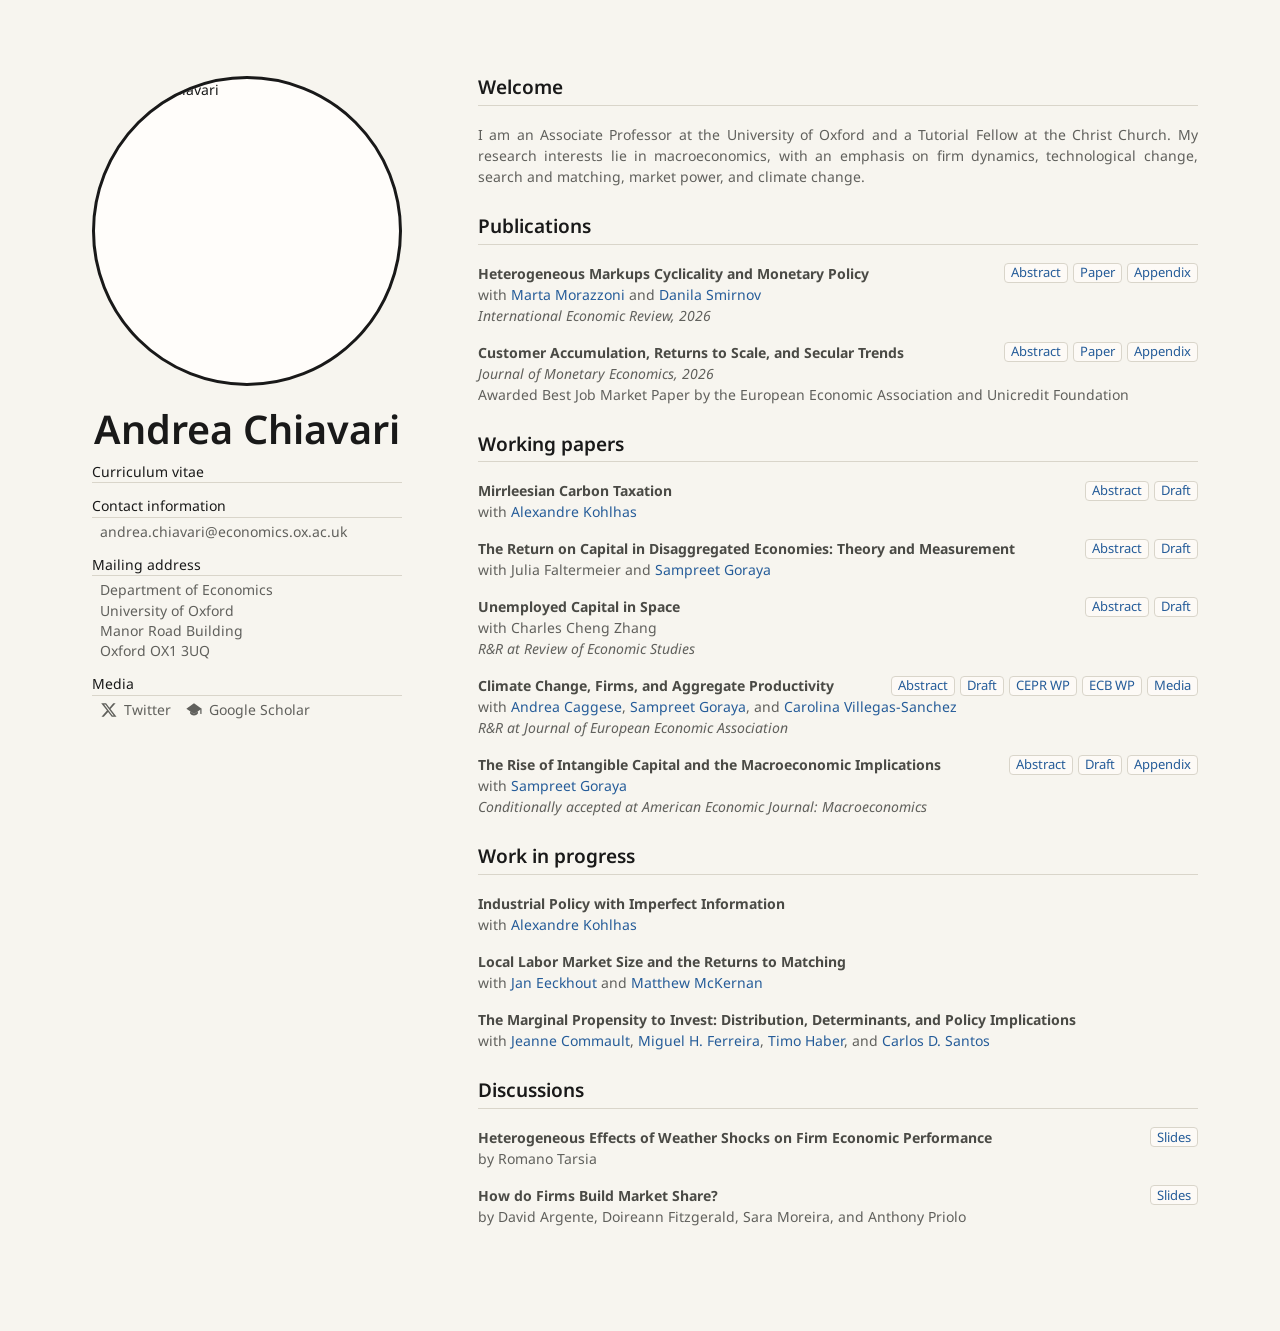
==== index.html @ 5bf6e2b9 "Add Cloudflare Web Analytics" ====
<!doctype html>
<html lang="en">
  <head>
    <meta charset="utf-8">
    <meta name="viewport" content="width=device-width, initial-scale=1">
    <title>Andrea Chiavari</title>
    <meta
      name="description"
      content="Andrea Chiavari, Associate Professor at the University of Oxford. Research in macroeconomics, firm dynamics, technological change, market power, and climate change."
    >
    <link rel="canonical" href="https://andreachiavariecon.github.io/">
    <meta name="robots" content="index, follow">
    <meta name="author" content="Andrea Chiavari">
    <meta property="og:type" content="website">
    <meta property="og:title" content="Andrea Chiavari">
    <meta property="og:description" content="Associate Professor at the University of Oxford. Research in macroeconomics, firm dynamics, technological change, market power, and climate change.">
    <meta property="og:url" content="https://andreachiavariecon.github.io/">
    <meta property="og:image" content="https://www.economics.ox.ac.uk/sites/default/files/economics/images/media/andrea_chiavari.jpg">
    <meta name="twitter:card" content="summary">
    <link rel="preconnect" href="https://fonts.googleapis.com">
    <link rel="preconnect" href="https://fonts.gstatic.com" crossorigin>
    <link
      href="https://fonts.googleapis.com/css2?family=Noto+Sans:ital,wght@0,400;0,600;0,700;1,400&display=swap"
      rel="stylesheet"
    >
    <link rel="stylesheet" href="styles.css">
  </head>
  <body>
    <main class="page-shell">
      <aside class="profile" aria-label="Profile">
        <div class="profile-inner">
          <img
            class="portrait"
            src="https://www.economics.ox.ac.uk/sites/default/files/economics/images/media/andrea_chiavari.jpg"
            onerror="this.onerror=null; this.src='https://www.economics.ox.ac.uk/sites/default/files/styles/person_profile_photo/public/economics/images/media/andrea_chiavari.jpg?itok=yhD8AF_W';"
            alt="Andrea Chiavari"
          >

          <h1><span class="name">Andrea Chiavari</span></h1>

          <section class="profile-section">
            <p class="profile-link">
              <a href="Curriculum-Vitae-April-2026.pdf" target="_blank" rel="noreferrer">Curriculum vitae</a>
            </p>
          </section>

          <section class="profile-section">
            <p class="profile-section-title">Contact information</p>
            <p class="contact">
              <a href="mailto:andrea.chiavari@economics.ox.ac.uk">andrea.chiavari@economics.ox.ac.uk</a>
            </p>
          </section>

          <section class="profile-section">
            <p class="profile-section-title">Mailing address</p>
            <address class="postal-address">
              Department of Economics<br>
              University of Oxford<br>
              Manor Road Building<br>
              Oxford OX1 3UQ
            </address>
          </section>

          <section class="profile-section">
            <p class="profile-section-title">Media</p>
            <nav class="social-links" aria-label="Social links">
              <a href="https://x.com/andrea_chiavari?lang=en" target="_blank" rel="noreferrer" aria-label="Twitter">
                <svg class="social-icon" aria-hidden="true" viewBox="0 0 24 24" focusable="false">
                  <path d="M17.7 3h3.1l-6.8 7.8L22 21h-6.3l-4.9-6.4L5.1 21H2l7.3-8.4L1.6 3h6.5l4.5 5.9L17.7 3Zm-1.1 16.2h1.7L7.2 4.7H5.4l11.2 14.5Z"/>
                </svg>
                <span>Twitter</span>
              </a>
              <a href="https://scholar.google.com/citations?user=7BAUOKcAAAAJ&amp;hl=en&amp;oi=ao" target="_blank" rel="noreferrer" aria-label="Google Scholar">
                <svg class="social-icon scholar-icon" aria-hidden="true" viewBox="0 0 24 24" focusable="false">
                  <path d="M12 3 1.8 10.2 12 17.4l10.2-7.2L12 3Z"/>
                  <path d="M6.8 13.7v3.1c1.2 1.6 3 2.5 5.2 2.5s4-.9 5.2-2.5v-3.1L12 17.4l-5.2-3.7Z"/>
                  <path d="M21.2 10.8v5.8" class="stroke-path"/>
                </svg>
                <span>Google Scholar</span>
              </a>
            </nav>
          </section>
        </div>
      </aside>

      <section class="content" aria-label="Academic content">
        <section class="section welcome-section" id="welcome">
          <h2>Welcome</h2>
          <p>
            I am an Associate Professor at the University of Oxford and a Tutorial Fellow
            at the Christ Church. My research interests lie in macroeconomics, with an
            emphasis on firm dynamics, technological change, search and matching, market
            power, and climate change.
          </p>
        </section>

        <section class="section" id="publications">
          <h2>Publications</h2>

          <article class="paper">
            <div class="paper-head">
              <h3>
                Heterogeneous Markups Cyclicality and Monetary Policy
              </h3>
              <div class="paper-actions">
                <button class="toggle" type="button" aria-expanded="false">Abstract</button>
                <a href="https://andreachiavariecon.github.io/pdfs/Markups_Cyclicality.pdf" target="_blank" rel="noreferrer">Paper</a>
                <a href="https://andreachiavariecon.github.io/pdfs/iere70109-supp-0001-suppmat.pdf" target="_blank" rel="noreferrer">Appendix</a>
              </div>
            </div>
            <p class="authors">with <a href="https://martamorazzoni.weebly.com" target="_blank" rel="noreferrer">Marta Morazzoni</a> and <a href="https://www.danilasmirnov.com" target="_blank" rel="noreferrer">Danila Smirnov</a></p>
            <p class="status journal">International Economic Review, 2026</p>
            <div class="abstract" hidden>
              <p>This paper revisits the cyclicality of the aggregate markup using a micro-to-macro approach that emphasizes the role of firm-level heterogeneity, reallocation, and aggregation. Using US firm-level data from 1990-2016, we find that young firms have procyclical markups conditional on monetary shocks, while older firms show countercyclical markups. We show that economic activity reallocates from old to young firms after these shocks, and that firm aging has shifted the distribution toward older firms, changing the aggregate markup response from acyclical to countercyclical to monetary shocks. This may reconcile prior conflicting findings on the cyclicality of the aggregate markup, and has implications for the transmission of monetary policy and the relative importance of demand and supply shocks in driving business cycles.</p>
            </div>
          </article>

          <article class="paper">
            <div class="paper-head">
              <h3>
                Customer Accumulation, Returns to Scale, and Secular Trends
              </h3>
              <div class="paper-actions">
                <button class="toggle" type="button" aria-expanded="false">Abstract</button>
                <a href="https://603d026c-46f3-4771-9249-ce1824ccd6c3.filesusr.com/ugd/200766_d78aaadc90b64fe0bd2ea881d94a8dcc.pdf" target="_blank" rel="noreferrer">Paper</a>
                <a href="https://ars.els-cdn.com/content/image/1-s2.0-S0304393226000504-mmc1.pdf" target="_blank" rel="noreferrer">Appendix</a>
              </div>
            </div>
            <p class="status journal">Journal of Monetary Economics, 2026</p>
            <p class="award-note">Awarded Best Job Market Paper by the European Economic Association and Unicredit Foundation</p>
            <div class="abstract" hidden>
              <p>This paper studies how rising returns to scale contributed to declining business dynamism and increasing markups and expenditures devoted to customer acquisition in the U.S. economy. It introduces a firm dynamics model with heterogeneous markups and customer accumulation based on directed search, in which larger firms gain a competitive edge from higher returns to scale. This makes markets less contestable for new firms and leads to the rise of superstar firms. The model quantitatively accounts for a substantial share of these trends, and the underlying micro-level mechanisms align with empirical evidence.</p>
            </div>
          </article>
        </section>

        <section class="section" id="working-papers">
          <h2>Working papers</h2>

          <article class="paper">
            <div class="paper-head">
              <h3>
                Mirrleesian Carbon Taxation
              </h3>
              <div class="paper-actions">
                <button class="toggle" type="button" aria-expanded="false">Abstract</button>
                <a href="pdfs/MCT_CK_2026_Final.pdf" target="_blank" rel="noreferrer">Draft</a>
              </div>
            </div>
            <p class="authors">with <a href="http://perseus.iies.su.se/~akohl/index.php" target="_blank" rel="noreferrer">Alexandre Kohlhas</a></p>
            <div class="abstract" hidden>
              <p>Alleviating the economic damages from climate change is, to first order, a problem of efficiently limiting firms' emissions. We analyze a neoclassical general-equilibrium model in which fossil-energy use generates climate damages. The model crucially incorporates substantial cross-firm heterogeneity in emission intensity that we document using a novel firm-level dataset spanning 151 countries. Firms choose energy and other inputs and self-report emissions that are otherwise privately observed. Our central result is a simple formula for the optimal carbon tax that modifies marginal externality damages to account for firms' incentives to distort reported emissions. Unlike standard carbon-tax proposals, the optimal tax varies markedly across firms as a function of emission intensities and exceeds common uniform-tax benchmarks, on average. Quantifying the model shows large welfare gains from internalizing reporting incentives: the constrained optimal tax recovers around 80% of the potential welfare benefits; a uniform tax that does not internalize reporting incentives, by contrast, recovers only around 20% of them.</p>
            </div>
          </article>

          <article class="paper">
            <div class="paper-head">
              <h3>
                The Return on Capital in Disaggregated Economies: Theory and Measurement
              </h3>
              <div class="paper-actions">
                <button class="toggle" type="button" aria-expanded="false">Abstract</button>
                <a href="https://603d026c-46f3-4771-9249-ce1824ccd6c3.filesusr.com/ugd/200766_7d0879566f2a4cdbae5f8293970a77e7.pdf" target="_blank" rel="noreferrer">Draft</a>
              </div>
            </div>
            <p class="authors">with Julia Faltermeier and <a href="https://sites.google.com/view/econsampreet" target="_blank" rel="noreferrer">Sampreet Goraya</a></p>
            <div class="abstract" hidden>
              <p>This paper develops a general equilibrium model of firm and investment dynamics to study the sources of the divergence between a persistently high measured return on capital and a declining risk-free rate in the U.S. since the 1980s. The framework delivers a closed-form decomposition of the gap between the two rates into profits, risk premia, capital gains, taxes, capital wedges, and aggregation, together with an identification strategy applicable to standard data sources. Applying the framework to U.S. firms, we find that capital wedges account for about 70 percent of this divergence, while risk premia and profits explain the rest. The rise in wedges is a within-firm phenomenon, associated with intangible capital and hurdle-rate wedges that slow capital accumulation. These same forces imply that the true return on capital has declined alongside the risk-free rate and are also consistent with slower productivity growth and rising stock market valuations.</p>
            </div>
          </article>

          <article class="paper">
            <div class="paper-head">
              <h3>
                Unemployed Capital in Space
              </h3>
              <div class="paper-actions">
                <button class="toggle" type="button" aria-expanded="false">Abstract</button>
                <a href="https://603d026c-46f3-4771-9249-ce1824ccd6c3.filesusr.com/ugd/200766_226539f24c14421b983b9da7449f6c1d.pdf" target="_blank" rel="noreferrer">Draft</a>
              </div>
            </div>
            <p class="authors">with Charles Cheng Zhang</p>
            <p class="status rr">R&amp;R at Review of Economic Studies</p>
            <div class="abstract" hidden>
              <p>This paper exploits a unique dataset to document novel facts on spatial differences in capital unemployment, defined as idle units searching to be traded. The data reveal that these differences are persistent and primarily driven by spatial variation in separation rates between capital and firms. We demonstrate that a dynamic spatial search-and-matching model of local capital markets can quantitatively account for these patterns. Frictions in these markets reduce aggregate output and imply that the social planner's allocation diverges from the decentralized equilibrium. Place-based policies implementing the planner allocation stimulate capital supply leading to welfare gains.</p>
            </div>
          </article>

          <article class="paper">
            <div class="paper-head">
              <h3>
                Climate Change, Firms, and Aggregate Productivity
              </h3>
              <div class="paper-actions">
                <button class="toggle" type="button" aria-expanded="false">Abstract</button>
                <a href="https://603d026c-46f3-4771-9249-ce1824ccd6c3.filesusr.com/ugd/200766_cd3b381d9a0440299b8f46232cfe5ccd.pdf" target="_blank" rel="noreferrer">Draft</a>
                <a href="https://cepr.org/publications/dp19164" target="_blank" rel="noreferrer">CEPR WP</a>
                <a href="https://www.ecb.europa.eu/pub/pdf/scpwps/ecb.wp3084~59464f2b92.en.pdf" target="_blank" rel="noreferrer">ECB WP</a>
                <details class="media-menu">
                  <summary>Media</summary>
                  <div class="media-popover">
                    <a href="https://cepr.org/voxeu/columns/climate-change-firms-and-aggregate-productivity" target="_blank" rel="noreferrer">VoxEU</a>
                    <a href="https://www.ecb.europa.eu/press/research-publications/resbull/2025/html/ecb.rb250624~a3ba3cb524.sv.html" target="_blank" rel="noreferrer">ECB Research Bulletin</a>
                  </div>
                </details>
              </div>
            </div>
            <p class="authors">
              with <a href="https://andreacaggese.weebly.com" target="_blank" rel="noreferrer">Andrea Caggese</a>,
              <a href="https://sites.google.com/view/econsampreet" target="_blank" rel="noreferrer">Sampreet Goraya</a>, and <a href="https://sites.google.com/site/carolinavillegassanchez/" target="_blank" rel="noreferrer">Carolina Villegas-Sanchez</a>
            </p>
            <p class="status rr">R&amp;R at Journal of European Economic Association</p>
            <div class="abstract" hidden>
              <p>This paper develops a general equilibrium framework to study how temperature affects firm-level demand, productivity, and input allocation, and uses it to derive an aggregate damage function for climate change. Using matched data for Italian firms and climate variation, we find that extreme temperatures reduce both productivity and the marginal product of capital. Our model estimates aggregate productivity losses from local temperature fluctuations ranging from 1.6% to 17.8%, depending on adaptation and scenario. For a given scenario, these losses are about four times larger than in representative-firm models, which overlook frictions and heterogeneity. Embedding our framework into Integrated Assessment Models would revise upward the economic costs of climate change.</p>
            </div>
          </article>

          <article class="paper">
            <div class="paper-head">
              <h3>
                The Rise of Intangible Capital and the Macroeconomic Implications
              </h3>
              <div class="paper-actions">
                <button class="toggle" type="button" aria-expanded="false">Abstract</button>
                <a href="https://603d026c-46f3-4771-9249-ce1824ccd6c3.filesusr.com/ugd/200766_6e2695d46b8945bfb76d97aa6290e502.pdf" target="_blank" rel="noreferrer">Draft</a>
                <a href="https://603d026c-46f3-4771-9249-ce1824ccd6c3.filesusr.com/ugd/200766_e379fc36b8ac49ab9a18707f27e6f524.pdf" target="_blank" rel="noreferrer">Appendix</a>
              </div>
            </div>
            <p class="authors">with <a href="https://sites.google.com/view/econsampreet" target="_blank" rel="noreferrer">Sampreet Goraya</a></p>
            <p class="status cond">Conditionally accepted at American Economic Journal: Macroeconomics</p>
            <div class="abstract" hidden>
              <p>We document a technological change in production technology biased towards intangible capital, such as computerized information and software, over other inputs in the last three decades. This has led to higher investment adjustment costs for firms. A general equilibrium firm dynamics model suggests that this can result in (i) increased firm size and concentration, (ii) changes in aggregate factor shares, and (iii) rise in dispersion of total factor productivity revenue coupled with declining aggregate productivity. This paper provides an alternative mechanism behind these macroeconomic changes in the US economy, emphasizing the efficient response of firms to changes in production technology.</p>
            </div>
          </article>
        </section>

        <section class="section" id="work-in-progress">
          <h2>Work in progress</h2>
          <article class="paper compact">
            <h3>Industrial Policy with Imperfect Information</h3>
            <p class="authors">with <a href="http://perseus.iies.su.se/~akohl/index.php" target="_blank" rel="noreferrer">Alexandre Kohlhas</a></p>
          </article>
          <article class="paper compact">
            <h3>Local Labor Market Size and the Returns to Matching</h3>
            <p class="authors">with <a href="http://www.janeeckhout.com/" target="_blank" rel="noreferrer">Jan Eeckhout</a> and <a href="https://www.matthewmckernan.com/" target="_blank" rel="noreferrer">Matthew McKernan</a></p>
          </article>
          <article class="paper compact">
            <h3>The Marginal Propensity to Invest: Distribution, Determinants, and Policy Implications</h3>
            <p class="authors">with <a href="https://www.jcommault.com/" target="_blank" rel="noreferrer">Jeanne Commault</a>, <a href="https://sites.google.com/view/miguelhferreira/research?authuser=0" target="_blank" rel="noreferrer">Miguel H. Ferreira</a>, <a href="https://timohaber.com/" target="_blank" rel="noreferrer">Timo Haber</a>, and <a href="https://sites.google.com/site/carlosdanielsantos/" target="_blank" rel="noreferrer">Carlos D. Santos</a></p>
          </article>
        </section>

        <section class="section" id="discussions">
          <h2>Discussions</h2>
          <article class="paper compact">
            <div class="paper-head">
              <h3>Heterogeneous Effects of Weather Shocks on Firm Economic Performance</h3>
              <div class="paper-actions">
                <a href="https://603d026c-46f3-4771-9249-ce1824ccd6c3.filesusr.com/ugd/200766_e64e41fc473a4ca2a1ebecefce45c11a.pdf" target="_blank" rel="noreferrer">Slides</a>
              </div>
            </div>
            <p class="authors">by Romano Tarsia</p>
          </article>
          <article class="paper compact">
            <div class="paper-head">
              <h3>How do Firms Build Market Share?</h3>
              <div class="paper-actions">
                <a href="https://603d026c-46f3-4771-9249-ce1824ccd6c3.filesusr.com/ugd/200766_5a5efb41dc074355af5ebc0501bc24f0.pdf" target="_blank" rel="noreferrer">Slides</a>
              </div>
            </div>
            <p class="authors">by David Argente, Doireann Fitzgerald, Sara Moreira, and Anthony Priolo</p>
          </article>
        </section>
      </section>
    </main>

    <script src="script.js"></script>
    <!-- Cloudflare Web Analytics -->
    <script
      type="module"
      src="https://static.cloudflareinsights.com/beacon.min.js"
      data-cf-beacon='{"token":"7e099fcafab1422a89b646d65f3ecfcb"}'
    ></script>
    <!-- End Cloudflare Web Analytics -->
  </body>
</html>
---- styles.css ----
:root {
  --bg: #f7f5ef;
  --ink: #191919;
  --muted: #60605c;
  --line: #d9d5ca;
  --link: #255c99;
  --link-hover: #143d6b;
  --panel: #fffdfa;
  --edge: clamp(34px, 7vw, 96px);
}

* {
  box-sizing: border-box;
}

html {
  scroll-behavior: smooth;
}

body {
  margin: 0;
  background: var(--bg);
  color: var(--ink);
  font-family: "Noto Sans", "Helvetica Neue", Helvetica, Arial, sans-serif;
  font-size: 14px;
  line-height: 1.5;
}

a {
  color: var(--link);
  text-decoration: none;
}

a:hover,
a:focus {
  color: var(--link-hover);
  text-decoration: underline;
}

.page-shell {
  display: grid;
  grid-template-columns: 330px minmax(0, 45rem);
  gap: calc(2cm - 10px);
  justify-content: center;
  padding: clamp(28px, 6vw, 76px) clamp(20px, 3vw, 40px);
}

.profile {
  align-self: stretch;
}

.profile-inner {
  max-width: 330px;
  position: sticky;
  top: clamp(28px, 6vw, 76px);
}

.portrait {
  display: block;
  width: min(310px, 82vw);
  aspect-ratio: 1;
  margin: 0 auto 22px;
  border-radius: 50%;
  border: 3px solid var(--ink);
  background: var(--panel);
  object-fit: cover;
  object-position: 69% 34%;
}

h1,
h2,
h3,
p {
  margin-top: 0;
}

h1 {
  margin: 0 auto 10px;
  width: min(310px, 82vw);
  container-type: inline-size;
  text-align: center;
}

/* sizes the name to ~fill its box (the portrait / CV-line width) at any screen
   size; 1cqi = 1% of the h1's width. Lower this to shrink, raise to fill more. */
.name {
  display: inline-block;
  font-size: 12.75cqi;
  line-height: 1.1;
  font-weight: 600;
  letter-spacing: 0;
  white-space: nowrap;
}

.profile-section {
  width: min(310px, 82vw);
  margin-left: auto;
  margin-right: auto;
  padding: 0;
  text-align: left;
}

.profile-section + .profile-section {
  margin-top: 14px;
}

.profile-section-title {
  margin: 0 0 4px;
  padding-bottom: 2px;
  border-bottom: 1px solid var(--line);
  color: var(--ink);
  font-size: 14px;
  line-height: 1.25;
}

.profile-link {
  margin: 0;
  padding-bottom: 2px;
  border-bottom: 1px solid var(--line);
  color: var(--ink);
  font-size: 14px;
  line-height: 1.25;
}

.contact {
  margin: 0;
  margin-left: 0.2cm;
  color: var(--muted);
  font-size: 14px;
  line-height: 1.45;
}

.postal-address {
  margin: 0;
  margin-left: 0.2cm;
  color: var(--muted);
  font-size: 14px;
  font-style: normal;
  line-height: 1.45;
}

.social-links {
  display: flex;
  flex-wrap: wrap;
  justify-content: flex-start;
  gap: 8px 14px;
  margin: 0;
  margin-left: 0.2cm;
  padding-bottom: 0;
  color: var(--muted);
  font-size: 14px;
  line-height: 1.45;
}

.profile-link a,
.contact a,
.social-links a {
  color: inherit;
}

.profile-link a:hover,
.profile-link a:focus,
.contact a:hover,
.contact a:focus,
.social-links a:hover,
.social-links a:focus {
  color: var(--ink);
}

.social-links a {
  display: inline-flex;
  align-items: center;
  gap: 6px;
}

.social-icon {
  width: 18px;
  height: 18px;
  fill: currentColor;
  flex: 0 0 auto;
}

.scholar-icon .stroke-path {
  fill: none;
  stroke: currentColor;
  stroke-linecap: round;
  stroke-width: 1.7;
}

.content {
  min-width: 0;
}

.section {
  padding-bottom: 0;
  margin-bottom: 28px;
  /* shared reading width: paragraphs and the paper button rows both end here,
     so body text and the Abstract/Draft buttons are right-aligned */
  max-width: 45rem;
}

h2 {
  margin-bottom: 18px;
  padding-bottom: 6px;
  border-bottom: 1px solid var(--line);
  font-size: 19px;
  line-height: 1.2;
  font-weight: 600;
}

.welcome-section p {
  margin-bottom: 0;
  color: var(--muted);
  text-align: justify;
  text-justify: inter-word;
}

.paper {
  padding: 0 0 8px;
  margin-bottom: 8px;
}

.section > :last-child {
  margin-bottom: 0;
  padding-bottom: 0;
}

.paper-head {
  display: flex;
  flex-wrap: wrap;
  align-items: center;
  justify-content: flex-start;
  gap: 4px 10px;
  margin-bottom: 0;
}

.paper h3 {
  margin-bottom: 0;
  font-size: 14px;
  line-height: 1.5;
  font-weight: 700;
  color: #4a4a45;
}

.paper-head h3 {
  margin-bottom: 0;
}

#work-in-progress .paper h3 {
  white-space: nowrap;
  font-size: 14px;
}

.authors,
.status {
  margin-bottom: 0;
  color: var(--muted);
  font-size: 14px;
  line-height: 1.5;
}

.rr {
  font-style: italic;
}

.cond {
  font-style: italic;
}

.journal {
  font-style: italic;
}

.paper-actions {
  display: flex;
  flex-wrap: wrap;
  gap: 5px;
  margin: 0 0 0 auto;
  color: var(--muted);
  font-size: 13px;
}

.paper-actions a,
.toggle,
.media-menu > summary {
  display: inline-flex;
  align-items: center;
  min-height: 20px;
  padding: 1px 6px;
  border: 1px solid var(--line);
  border-radius: 4px;
  background: color-mix(in srgb, var(--panel) 72%, transparent);
  color: var(--link);
  font: inherit;
  line-height: 1.2;
  text-decoration: none;
}

.paper-actions a:hover,
.paper-actions a:focus,
.toggle:hover,
.toggle:focus,
.media-menu > summary:hover,
.media-menu > summary:focus {
  border-color: color-mix(in srgb, var(--link) 42%, var(--line));
  background: var(--panel);
  color: var(--link-hover);
  text-decoration: none;
}

.compact {
  padding-bottom: 8px;
  margin-bottom: 8px;
}

.toggle {
  margin: 0;
  cursor: pointer;
}

.media-menu {
  position: relative;
}

.media-menu > summary {
  list-style: none;
  cursor: pointer;
}

.media-menu > summary::-webkit-details-marker {
  display: none;
}

.media-popover {
  position: absolute;
  top: calc(100% + 4px);
  right: 0;
  display: flex;
  flex-direction: column;
  align-items: flex-start;
  gap: 4px;
  padding: 6px;
  white-space: nowrap;
  border: 1px solid var(--line);
  border-radius: 6px;
  background: var(--panel);
  box-shadow: 0 8px 20px rgba(0, 0, 0, 0.08);
  z-index: 10;
}

.toggle::after {
  content: "";
}

.toggle[aria-expanded="true"]::after {
  content: "";
}

.abstract {
  margin-top: 8px;
  padding-top: 8px;
  padding-left: 18px;
  border-top: 1px solid var(--line);
  color: var(--muted);
  font-size: 14px;
  line-height: 1.45;
}

.abstract p {
  margin-bottom: 0;
  text-align: justify;
  text-justify: inter-word;
}

.award-note {
  margin: 0;
  color: var(--muted);
  font-size: 14px;
  line-height: 1.5;
}

@media (max-width: 800px) {
  body {
    overflow: auto;
  }

  .page-shell {
    display: block;
    height: auto;
    overflow: visible;
    padding-top: 28px;
  }

  .profile-inner {
    position: static;
    max-width: none;
    padding-bottom: 28px;
    margin-bottom: 32px;
    border-bottom: 1px solid var(--line);
  }

  .content {
    height: auto;
    overflow: visible;
    padding-right: 0;
  }

  /* phone only: stack the action buttons UNDER the (wrapping) title and
     right-align them, instead of the desktop title+buttons-on-one-row layout */
  .paper-head {
    flex-direction: column;
    align-items: stretch;
  }

  .paper-head h3 {
    flex-basis: auto;
  }

  .paper-actions {
    justify-content: flex-start;
    margin-left: 0;
  }

  /* let Work-in-progress titles wrap on phones (they're nowrap on desktop,
     where they fit; on a narrow screen nowrap overflows the viewport) */
  #work-in-progress .paper h3 {
    white-space: normal;
  }

  .portrait {
    width: min(240px, 70vw);
    margin-left: auto;
    margin-right: auto;
  }

  h1 {
    width: min(240px, 70vw);
  }

  .side-about,
  .profile-section,
  .profile-link,
  .contact,
  .postal-address,
  .social-links {
    width: auto;
    padding-left: 0;
    padding-right: 0;
  }
}
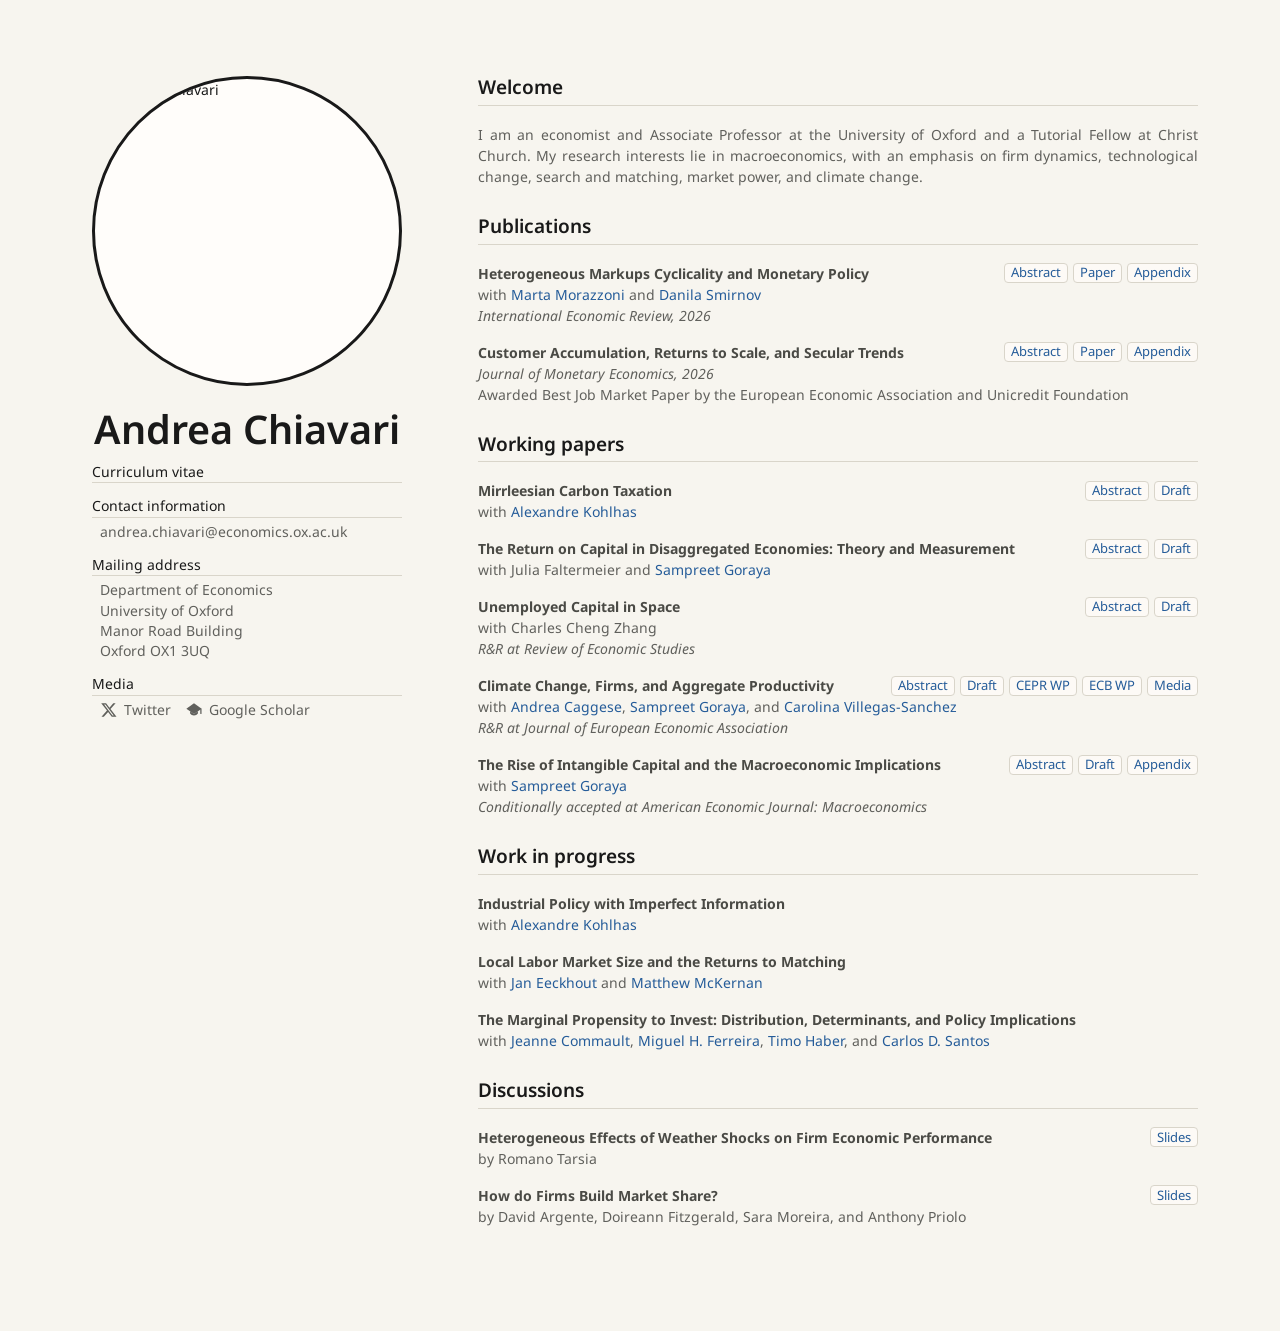
==== commit 0612344c: "Use economist wording in profile metadata" ====
--- a/index.html
+++ b/index.html
@@ -3,24 +3,119 @@
   <head>
     <meta charset="utf-8">
     <meta name="viewport" content="width=device-width, initial-scale=1">
-    <title>Andrea Chiavari</title>
+    <title>Andrea Chiavari | Economist at the University of Oxford</title>
     <meta
       name="description"
-      content="Andrea Chiavari, Associate Professor at the University of Oxford. Research in macroeconomics, firm dynamics, technological change, market power, and climate change."
+      content="Andrea Chiavari is an economist and Associate Professor of Economics at the University of Oxford, researching firm dynamics, technological change, search and matching, market power, and climate change."
     >
     <link rel="canonical" href="https://andreachiavariecon.github.io/">
-    <meta name="robots" content="index, follow">
+    <meta name="robots" content="index, follow, max-image-preview:large">
     <meta name="author" content="Andrea Chiavari">
+    <link rel="author" href="https://www.economics.ox.ac.uk/people/andrea-chiavari">
     <meta property="og:type" content="website">
-    <meta property="og:title" content="Andrea Chiavari">
-    <meta property="og:description" content="Associate Professor at the University of Oxford. Research in macroeconomics, firm dynamics, technological change, market power, and climate change.">
+    <meta property="og:site_name" content="Andrea Chiavari">
+    <meta property="og:locale" content="en_GB">
+    <meta property="og:title" content="Andrea Chiavari | Economist at the University of Oxford">
+    <meta property="og:description" content="Andrea Chiavari is an economist and Associate Professor of Economics at the University of Oxford, researching firm dynamics, technological change, search and matching, market power, and climate change.">
     <meta property="og:url" content="https://andreachiavariecon.github.io/">
     <meta property="og:image" content="https://www.economics.ox.ac.uk/sites/default/files/economics/images/media/andrea_chiavari.jpg">
+    <meta property="og:image:alt" content="Portrait of Andrea Chiavari">
     <meta name="twitter:card" content="summary">
+    <meta name="twitter:title" content="Andrea Chiavari | Economist at the University of Oxford">
+    <meta name="twitter:description" content="Andrea Chiavari is an economist and Associate Professor of Economics at the University of Oxford, researching firm dynamics, technological change, search and matching, market power, and climate change.">
+    <meta name="twitter:image" content="https://www.economics.ox.ac.uk/sites/default/files/economics/images/media/andrea_chiavari.jpg">
+    <meta name="twitter:image:alt" content="Portrait of Andrea Chiavari">
+    <script type="application/ld+json">
+      {
+        "@context": "https://schema.org",
+        "@graph": [
+          {
+            "@type": "ProfilePage",
+            "@id": "https://andreachiavariecon.github.io/#profile-page",
+            "url": "https://andreachiavariecon.github.io/",
+            "name": "Andrea Chiavari | Economist at the University of Oxford",
+            "dateCreated": "2026-08-14",
+            "dateModified": "2026-09-18",
+            "mainEntity": { "@id": "https://andreachiavariecon.github.io/#person" },
+            "hasPart": [
+              { "@id": "https://andreachiavariecon.github.io/#heterogeneous-markups-cyclicality" },
+              { "@id": "https://andreachiavariecon.github.io/#customer-accumulation-returns-to-scale" }
+            ]
+          },
+          {
+            "@type": "Person",
+            "@id": "https://andreachiavariecon.github.io/#person",
+            "name": "Andrea Chiavari",
+            "url": "https://andreachiavariecon.github.io/",
+            "image": "https://www.economics.ox.ac.uk/sites/default/files/economics/images/media/andrea_chiavari.jpg",
+            "jobTitle": "Associate Professor of Economics",
+            "description": "Economist at the University of Oxford researching firm dynamics, technological change, search and matching, market power, and climate change.",
+            "email": "mailto:andrea.chiavari@economics.ox.ac.uk",
+            "worksFor": [
+              {
+                "@type": "CollegeOrUniversity",
+                "name": "University of Oxford",
+                "url": "https://www.ox.ac.uk/"
+              },
+              {
+                "@type": "CollegeOrUniversity",
+                "name": "Christ Church, University of Oxford",
+                "url": "https://www.chch.ox.ac.uk/"
+              }
+            ],
+            "alumniOf": {
+              "@type": "CollegeOrUniversity",
+              "name": "Universitat Pompeu Fabra",
+              "url": "https://www.upf.edu/"
+            },
+            "knowsAbout": [
+              "Macroeconomics",
+              "Firm dynamics",
+              "Technological change",
+              "Search and matching",
+              "Market power",
+              "Climate change"
+            ],
+            "sameAs": [
+              "https://www.economics.ox.ac.uk/people/andrea-chiavari",
+              "https://scholar.google.com/citations?user=7BAUOKcAAAAJ&hl=en",
+              "https://cepr.org/about/people/andrea-chiavari",
+              "https://x.com/andrea_chiavari"
+            ]
+          },
+          {
+            "@type": "ScholarlyArticle",
+            "@id": "https://andreachiavariecon.github.io/#heterogeneous-markups-cyclicality",
+            "url": "https://andreachiavariecon.github.io/#heterogeneous-markups-cyclicality",
+            "headline": "Heterogeneous Markups Cyclicality and Monetary Policy",
+            "datePublished": "2026-09-07",
+            "author": [
+              { "@id": "https://andreachiavariecon.github.io/#person" },
+              { "@type": "Person", "name": "Marta Morazzoni", "url": "https://martamorazzoni.weebly.com/" },
+              { "@type": "Person", "name": "Danila Smirnov", "url": "https://www.danilasmirnov.com/" }
+            ],
+            "isPartOf": { "@type": "Periodical", "name": "International Economic Review" },
+            "identifier": { "@type": "PropertyValue", "propertyID": "DOI", "value": "10.1111/iere.70109" },
+            "sameAs": "https://doi.org/10.1111/iere.70109"
+          },
+          {
+            "@type": "ScholarlyArticle",
+            "@id": "https://andreachiavariecon.github.io/#customer-accumulation-returns-to-scale",
+            "url": "https://andreachiavariecon.github.io/#customer-accumulation-returns-to-scale",
+            "headline": "Customer Accumulation, Returns to Scale, and Secular Trends",
+            "datePublished": "2026",
+            "author": { "@id": "https://andreachiavariecon.github.io/#person" },
+            "isPartOf": { "@type": "Periodical", "name": "Journal of Monetary Economics" },
+            "identifier": { "@type": "PropertyValue", "propertyID": "DOI", "value": "10.1016/j.jmoneco.2026.103935" },
+            "sameAs": "https://doi.org/10.1016/j.jmoneco.2026.103935"
+          }
+        ]
+      }
+    </script>
     <link rel="preconnect" href="https://fonts.googleapis.com">
     <link rel="preconnect" href="https://fonts.gstatic.com" crossorigin>
     <link
-      href="https://fonts.googleapis.com/css2?family=Noto+Sans:ital,wght@0,400;0,600;0,700;1,400&display=swap"
+      href="https://fonts.googleapis.com/css2?family=Noto+Sans:ital,wght@0,400;0,600;0,700;1,400&amp;display=swap"
       rel="stylesheet"
     >
     <link rel="stylesheet" href="styles.css">
@@ -34,24 +129,28 @@
             src="https://www.economics.ox.ac.uk/sites/default/files/economics/images/media/andrea_chiavari.jpg"
             onerror="this.onerror=null; this.src='https://www.economics.ox.ac.uk/sites/default/files/styles/person_profile_photo/public/economics/images/media/andrea_chiavari.jpg?itok=yhD8AF_W';"
             alt="Andrea Chiavari"
+            width="310"
+            height="310"
+            decoding="async"
+            fetchpriority="high"
           >
 
           <h1><span class="name">Andrea Chiavari</span></h1>
 
-          <section class="profile-section">
+          <div class="profile-section">
             <p class="profile-link">
               <a href="Curriculum-Vitae-April-2026.pdf" target="_blank" rel="noreferrer">Curriculum vitae</a>
             </p>
-          </section>
-
-          <section class="profile-section">
+          </div>
+
+          <div class="profile-section">
             <p class="profile-section-title">Contact information</p>
             <p class="contact">
               <a href="mailto:andrea.chiavari@economics.ox.ac.uk">andrea.chiavari@economics.ox.ac.uk</a>
             </p>
-          </section>
-
-          <section class="profile-section">
+          </div>
+
+          <div class="profile-section">
             <p class="profile-section-title">Mailing address</p>
             <address class="postal-address">
               Department of Economics<br>
@@ -59,9 +158,9 @@
               Manor Road Building<br>
               Oxford OX1 3UQ
             </address>
-          </section>
-
-          <section class="profile-section">
+          </div>
+
+          <div class="profile-section">
             <p class="profile-section-title">Media</p>
             <nav class="social-links" aria-label="Social links">
               <a href="https://x.com/andrea_chiavari?lang=en" target="_blank" rel="noreferrer" aria-label="Twitter">
@@ -79,7 +178,7 @@
                 <span>Google Scholar</span>
               </a>
             </nav>
-          </section>
+          </div>
         </div>
       </aside>
 
@@ -87,8 +186,8 @@
         <section class="section welcome-section" id="welcome">
           <h2>Welcome</h2>
           <p>
-            I am an Associate Professor at the University of Oxford and a Tutorial Fellow
-            at the Christ Church. My research interests lie in macroeconomics, with an
+            I am an economist and Associate Professor at the University of Oxford and a
+            Tutorial Fellow at Christ Church. My research interests lie in macroeconomics, with an
             emphasis on firm dynamics, technological change, search and matching, market
             power, and climate change.
           </p>
@@ -97,7 +196,7 @@
         <section class="section" id="publications">
           <h2>Publications</h2>
 
-          <article class="paper">
+          <article class="paper" id="heterogeneous-markups-cyclicality">
             <div class="paper-head">
               <h3>
                 Heterogeneous Markups Cyclicality and Monetary Policy
@@ -115,7 +214,7 @@
             </div>
           </article>
 
-          <article class="paper">
+          <article class="paper" id="customer-accumulation-returns-to-scale">
             <div class="paper-head">
               <h3>
                 Customer Accumulation, Returns to Scale, and Secular Trends
@@ -137,7 +236,7 @@
         <section class="section" id="working-papers">
           <h2>Working papers</h2>
 
-          <article class="paper">
+          <article class="paper" id="mirrleesian-carbon-taxation">
             <div class="paper-head">
               <h3>
                 Mirrleesian Carbon Taxation
@@ -153,7 +252,7 @@
             </div>
           </article>
 
-          <article class="paper">
+          <article class="paper" id="return-on-capital-disaggregated-economies">
             <div class="paper-head">
               <h3>
                 The Return on Capital in Disaggregated Economies: Theory and Measurement
@@ -169,7 +268,7 @@
             </div>
           </article>
 
-          <article class="paper">
+          <article class="paper" id="unemployed-capital-in-space">
             <div class="paper-head">
               <h3>
                 Unemployed Capital in Space
@@ -186,7 +285,7 @@
             </div>
           </article>
 
-          <article class="paper">
+          <article class="paper" id="climate-change-firms-aggregate-productivity">
             <div class="paper-head">
               <h3>
                 Climate Change, Firms, and Aggregate Productivity
@@ -200,7 +299,7 @@
                   <summary>Media</summary>
                   <div class="media-popover">
                     <a href="https://cepr.org/voxeu/columns/climate-change-firms-and-aggregate-productivity" target="_blank" rel="noreferrer">VoxEU</a>
-                    <a href="https://www.ecb.europa.eu/press/research-publications/resbull/2025/html/ecb.rb250624~a3ba3cb524.sv.html" target="_blank" rel="noreferrer">ECB Research Bulletin</a>
+                    <a href="https://www.ecb.europa.eu/press/research-publications/resbull/2025/html/ecb.rb250624~a3ba3cb524.en.html" target="_blank" rel="noreferrer">ECB Research Bulletin</a>
                   </div>
                 </details>
               </div>
@@ -215,7 +314,7 @@
             </div>
           </article>
 
-          <article class="paper">
+          <article class="paper" id="intangible-capital-macroeconomic-implications">
             <div class="paper-head">
               <h3>
                 The Rise of Intangible Capital and the Macroeconomic Implications
@@ -236,15 +335,15 @@
 
         <section class="section" id="work-in-progress">
           <h2>Work in progress</h2>
-          <article class="paper compact">
+          <article class="paper compact" id="industrial-policy-imperfect-information">
             <h3>Industrial Policy with Imperfect Information</h3>
             <p class="authors">with <a href="http://perseus.iies.su.se/~akohl/index.php" target="_blank" rel="noreferrer">Alexandre Kohlhas</a></p>
           </article>
-          <article class="paper compact">
+          <article class="paper compact" id="local-labor-market-size-returns-matching">
             <h3>Local Labor Market Size and the Returns to Matching</h3>
-            <p class="authors">with <a href="http://www.janeeckhout.com/" target="_blank" rel="noreferrer">Jan Eeckhout</a> and <a href="https://www.matthewmckernan.com/" target="_blank" rel="noreferrer">Matthew McKernan</a></p>
-          </article>
-          <article class="paper compact">
+            <p class="authors">with <a href="https://www.janeeckhout.com/" target="_blank" rel="noreferrer">Jan Eeckhout</a> and <a href="https://www.matthewmckernan.com/" target="_blank" rel="noreferrer">Matthew McKernan</a></p>
+          </article>
+          <article class="paper compact" id="marginal-propensity-to-invest">
             <h3>The Marginal Propensity to Invest: Distribution, Determinants, and Policy Implications</h3>
             <p class="authors">with <a href="https://www.jcommault.com/" target="_blank" rel="noreferrer">Jeanne Commault</a>, <a href="https://sites.google.com/view/miguelhferreira/research?authuser=0" target="_blank" rel="noreferrer">Miguel H. Ferreira</a>, <a href="https://timohaber.com/" target="_blank" rel="noreferrer">Timo Haber</a>, and <a href="https://sites.google.com/site/carlosdanielsantos/" target="_blank" rel="noreferrer">Carlos D. Santos</a></p>
           </article>
@@ -252,7 +351,7 @@
 
         <section class="section" id="discussions">
           <h2>Discussions</h2>
-          <article class="paper compact">
+          <article class="paper compact" id="discussion-weather-shocks-firm-performance">
             <div class="paper-head">
               <h3>Heterogeneous Effects of Weather Shocks on Firm Economic Performance</h3>
               <div class="paper-actions">
@@ -261,7 +360,7 @@
             </div>
             <p class="authors">by Romano Tarsia</p>
           </article>
-          <article class="paper compact">
+          <article class="paper compact" id="discussion-how-firms-build-market-share">
             <div class="paper-head">
               <h3>How do Firms Build Market Share?</h3>
               <div class="paper-actions">
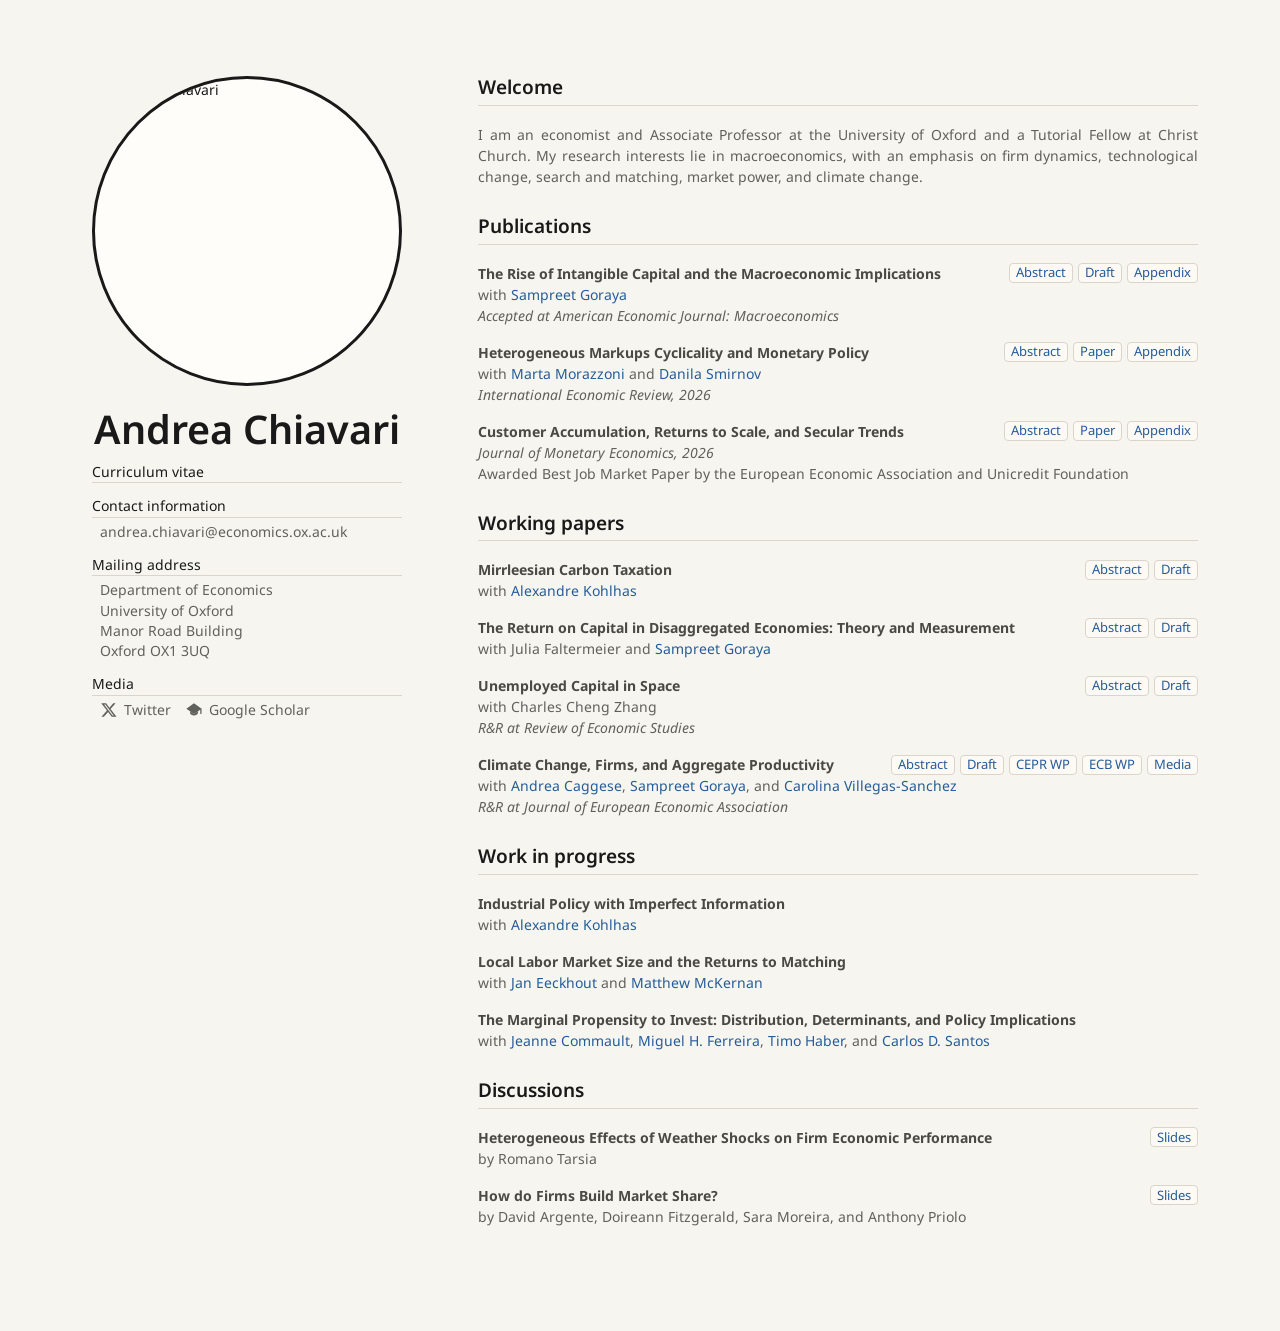
==== commit a9faec08: "Self-host all PDFs with consistent names; list intangible capital paper as accepted - Store every li" ====
--- a/index.html
+++ b/index.html
@@ -34,8 +34,8 @@
             "@id": "https://andreachiavariecon.github.io/#profile-page",
             "url": "https://andreachiavariecon.github.io/",
             "name": "Andrea Chiavari | Economist at the University of Oxford",
-            "dateCreated": "2026-08-14",
-            "dateModified": "2026-09-18",
+            "dateCreated": "2026-08-14T16:42:51+02:00",
+            "dateModified": "2026-11-17T12:00:00+01:00",
             "mainEntity": { "@id": "https://andreachiavariecon.github.io/#person" },
             "hasPart": [
               { "@id": "https://andreachiavariecon.github.io/#heterogeneous-markups-cyclicality" },
@@ -139,7 +139,7 @@
 
           <div class="profile-section">
             <p class="profile-link">
-              <a href="Curriculum-Vitae-April-2026.pdf" target="_blank" rel="noreferrer">Curriculum vitae</a>
+              <a href="pdfs/curriculum-vitae.pdf" target="_blank" rel="noreferrer">Curriculum vitae</a>
             </p>
           </div>
 
@@ -196,6 +196,24 @@
         <section class="section" id="publications">
           <h2>Publications</h2>
 
+          <article class="paper" id="intangible-capital-macroeconomic-implications">
+            <div class="paper-head">
+              <h3>
+                The Rise of Intangible Capital and the Macroeconomic Implications
+              </h3>
+              <div class="paper-actions">
+                <button class="toggle" type="button" aria-expanded="false">Abstract</button>
+                <a href="pdfs/intangible-capital-macroeconomic-implications.pdf" target="_blank" rel="noreferrer">Draft</a>
+                <a href="pdfs/intangible-capital-macroeconomic-implications-appendix.pdf" target="_blank" rel="noreferrer">Appendix</a>
+              </div>
+            </div>
+            <p class="authors">with <a href="https://sites.google.com/view/econsampreet" target="_blank" rel="noreferrer">Sampreet Goraya</a></p>
+            <p class="status journal">Accepted at American Economic Journal: Macroeconomics</p>
+            <div class="abstract" hidden>
+              <p>We document a technological change in production technology biased towards intangible capital, such as computerized information and software, over other inputs in the last three decades. This has led to higher investment adjustment costs for firms. A general equilibrium firm dynamics model suggests that this can result in (i) increased firm size and concentration, (ii) changes in aggregate factor shares, and (iii) rise in dispersion of total factor productivity revenue coupled with declining aggregate productivity. This paper provides an alternative mechanism behind these macroeconomic changes in the US economy, emphasizing the efficient response of firms to changes in production technology.</p>
+            </div>
+          </article>
+
           <article class="paper" id="heterogeneous-markups-cyclicality">
             <div class="paper-head">
               <h3>
@@ -203,8 +221,8 @@
               </h3>
               <div class="paper-actions">
                 <button class="toggle" type="button" aria-expanded="false">Abstract</button>
-                <a href="https://andreachiavariecon.github.io/pdfs/Markups_Cyclicality.pdf" target="_blank" rel="noreferrer">Paper</a>
-                <a href="https://andreachiavariecon.github.io/pdfs/iere70109-supp-0001-suppmat.pdf" target="_blank" rel="noreferrer">Appendix</a>
+                <a href="pdfs/heterogeneous-markups-cyclicality.pdf" target="_blank" rel="noreferrer">Paper</a>
+                <a href="pdfs/heterogeneous-markups-cyclicality-appendix.pdf" target="_blank" rel="noreferrer">Appendix</a>
               </div>
             </div>
             <p class="authors">with <a href="https://martamorazzoni.weebly.com" target="_blank" rel="noreferrer">Marta Morazzoni</a> and <a href="https://www.danilasmirnov.com" target="_blank" rel="noreferrer">Danila Smirnov</a></p>
@@ -221,8 +239,8 @@
               </h3>
               <div class="paper-actions">
                 <button class="toggle" type="button" aria-expanded="false">Abstract</button>
-                <a href="https://603d026c-46f3-4771-9249-ce1824ccd6c3.filesusr.com/ugd/200766_d78aaadc90b64fe0bd2ea881d94a8dcc.pdf" target="_blank" rel="noreferrer">Paper</a>
-                <a href="https://ars.els-cdn.com/content/image/1-s2.0-S0304393226000504-mmc1.pdf" target="_blank" rel="noreferrer">Appendix</a>
+                <a href="pdfs/customer-accumulation-returns-to-scale.pdf" target="_blank" rel="noreferrer">Paper</a>
+                <a href="pdfs/customer-accumulation-returns-to-scale-appendix.pdf" target="_blank" rel="noreferrer">Appendix</a>
               </div>
             </div>
             <p class="status journal">Journal of Monetary Economics, 2026</p>
@@ -243,7 +261,7 @@
               </h3>
               <div class="paper-actions">
                 <button class="toggle" type="button" aria-expanded="false">Abstract</button>
-                <a href="pdfs/MCT_CK_2026_Final.pdf" target="_blank" rel="noreferrer">Draft</a>
+                <a href="pdfs/mirrleesian-carbon-taxation.pdf" target="_blank" rel="noreferrer">Draft</a>
               </div>
             </div>
             <p class="authors">with <a href="http://perseus.iies.su.se/~akohl/index.php" target="_blank" rel="noreferrer">Alexandre Kohlhas</a></p>
@@ -259,7 +277,7 @@
               </h3>
               <div class="paper-actions">
                 <button class="toggle" type="button" aria-expanded="false">Abstract</button>
-                <a href="https://603d026c-46f3-4771-9249-ce1824ccd6c3.filesusr.com/ugd/200766_7d0879566f2a4cdbae5f8293970a77e7.pdf" target="_blank" rel="noreferrer">Draft</a>
+                <a href="pdfs/return-on-capital-disaggregated-economies.pdf" target="_blank" rel="noreferrer">Draft</a>
               </div>
             </div>
             <p class="authors">with Julia Faltermeier and <a href="https://sites.google.com/view/econsampreet" target="_blank" rel="noreferrer">Sampreet Goraya</a></p>
@@ -275,7 +293,7 @@
               </h3>
               <div class="paper-actions">
                 <button class="toggle" type="button" aria-expanded="false">Abstract</button>
-                <a href="https://603d026c-46f3-4771-9249-ce1824ccd6c3.filesusr.com/ugd/200766_226539f24c14421b983b9da7449f6c1d.pdf" target="_blank" rel="noreferrer">Draft</a>
+                <a href="pdfs/unemployed-capital-in-space.pdf" target="_blank" rel="noreferrer">Draft</a>
               </div>
             </div>
             <p class="authors">with Charles Cheng Zhang</p>
@@ -292,9 +310,9 @@
               </h3>
               <div class="paper-actions">
                 <button class="toggle" type="button" aria-expanded="false">Abstract</button>
-                <a href="https://603d026c-46f3-4771-9249-ce1824ccd6c3.filesusr.com/ugd/200766_cd3b381d9a0440299b8f46232cfe5ccd.pdf" target="_blank" rel="noreferrer">Draft</a>
+                <a href="pdfs/climate-change-firms-aggregate-productivity.pdf" target="_blank" rel="noreferrer">Draft</a>
                 <a href="https://cepr.org/publications/dp19164" target="_blank" rel="noreferrer">CEPR WP</a>
-                <a href="https://www.ecb.europa.eu/pub/pdf/scpwps/ecb.wp3084~59464f2b92.en.pdf" target="_blank" rel="noreferrer">ECB WP</a>
+                <a href="pdfs/climate-change-firms-aggregate-productivity-ecb-working-paper.pdf" target="_blank" rel="noreferrer">ECB WP</a>
                 <details class="media-menu">
                   <summary>Media</summary>
                   <div class="media-popover">
@@ -313,24 +331,6 @@
               <p>This paper develops a general equilibrium framework to study how temperature affects firm-level demand, productivity, and input allocation, and uses it to derive an aggregate damage function for climate change. Using matched data for Italian firms and climate variation, we find that extreme temperatures reduce both productivity and the marginal product of capital. Our model estimates aggregate productivity losses from local temperature fluctuations ranging from 1.6% to 17.8%, depending on adaptation and scenario. For a given scenario, these losses are about four times larger than in representative-firm models, which overlook frictions and heterogeneity. Embedding our framework into Integrated Assessment Models would revise upward the economic costs of climate change.</p>
             </div>
           </article>
-
-          <article class="paper" id="intangible-capital-macroeconomic-implications">
-            <div class="paper-head">
-              <h3>
-                The Rise of Intangible Capital and the Macroeconomic Implications
-              </h3>
-              <div class="paper-actions">
-                <button class="toggle" type="button" aria-expanded="false">Abstract</button>
-                <a href="https://603d026c-46f3-4771-9249-ce1824ccd6c3.filesusr.com/ugd/200766_6e2695d46b8945bfb76d97aa6290e502.pdf" target="_blank" rel="noreferrer">Draft</a>
-                <a href="https://603d026c-46f3-4771-9249-ce1824ccd6c3.filesusr.com/ugd/200766_e379fc36b8ac49ab9a18707f27e6f524.pdf" target="_blank" rel="noreferrer">Appendix</a>
-              </div>
-            </div>
-            <p class="authors">with <a href="https://sites.google.com/view/econsampreet" target="_blank" rel="noreferrer">Sampreet Goraya</a></p>
-            <p class="status cond">Conditionally accepted at American Economic Journal: Macroeconomics</p>
-            <div class="abstract" hidden>
-              <p>We document a technological change in production technology biased towards intangible capital, such as computerized information and software, over other inputs in the last three decades. This has led to higher investment adjustment costs for firms. A general equilibrium firm dynamics model suggests that this can result in (i) increased firm size and concentration, (ii) changes in aggregate factor shares, and (iii) rise in dispersion of total factor productivity revenue coupled with declining aggregate productivity. This paper provides an alternative mechanism behind these macroeconomic changes in the US economy, emphasizing the efficient response of firms to changes in production technology.</p>
-            </div>
-          </article>
         </section>
 
         <section class="section" id="work-in-progress">
@@ -355,7 +355,7 @@
             <div class="paper-head">
               <h3>Heterogeneous Effects of Weather Shocks on Firm Economic Performance</h3>
               <div class="paper-actions">
-                <a href="https://603d026c-46f3-4771-9249-ce1824ccd6c3.filesusr.com/ugd/200766_e64e41fc473a4ca2a1ebecefce45c11a.pdf" target="_blank" rel="noreferrer">Slides</a>
+                <a href="pdfs/discussion-weather-shocks-firm-performance-slides.pdf" target="_blank" rel="noreferrer">Slides</a>
               </div>
             </div>
             <p class="authors">by Romano Tarsia</p>
@@ -364,7 +364,7 @@
             <div class="paper-head">
               <h3>How do Firms Build Market Share?</h3>
               <div class="paper-actions">
-                <a href="https://603d026c-46f3-4771-9249-ce1824ccd6c3.filesusr.com/ugd/200766_5a5efb41dc074355af5ebc0501bc24f0.pdf" target="_blank" rel="noreferrer">Slides</a>
+                <a href="pdfs/discussion-how-firms-build-market-share-slides.pdf" target="_blank" rel="noreferrer">Slides</a>
               </div>
             </div>
             <p class="authors">by David Argente, Doireann Fitzgerald, Sara Moreira, and Anthony Priolo</p>
--- a/styles.css
+++ b/styles.css
@@ -260,10 +260,6 @@
 }
 
 .rr {
-  font-style: italic;
-}
-
-.cond {
   font-style: italic;
 }
 
@@ -427,8 +423,11 @@
     white-space: normal;
   }
 
+  /* height:auto overrides the img's height="310" attribute so aspect-ratio
+     keeps the phone portrait a circle rather than a 240x310 oval */
   .portrait {
     width: min(240px, 70vw);
+    height: auto;
     margin-left: auto;
     margin-right: auto;
   }
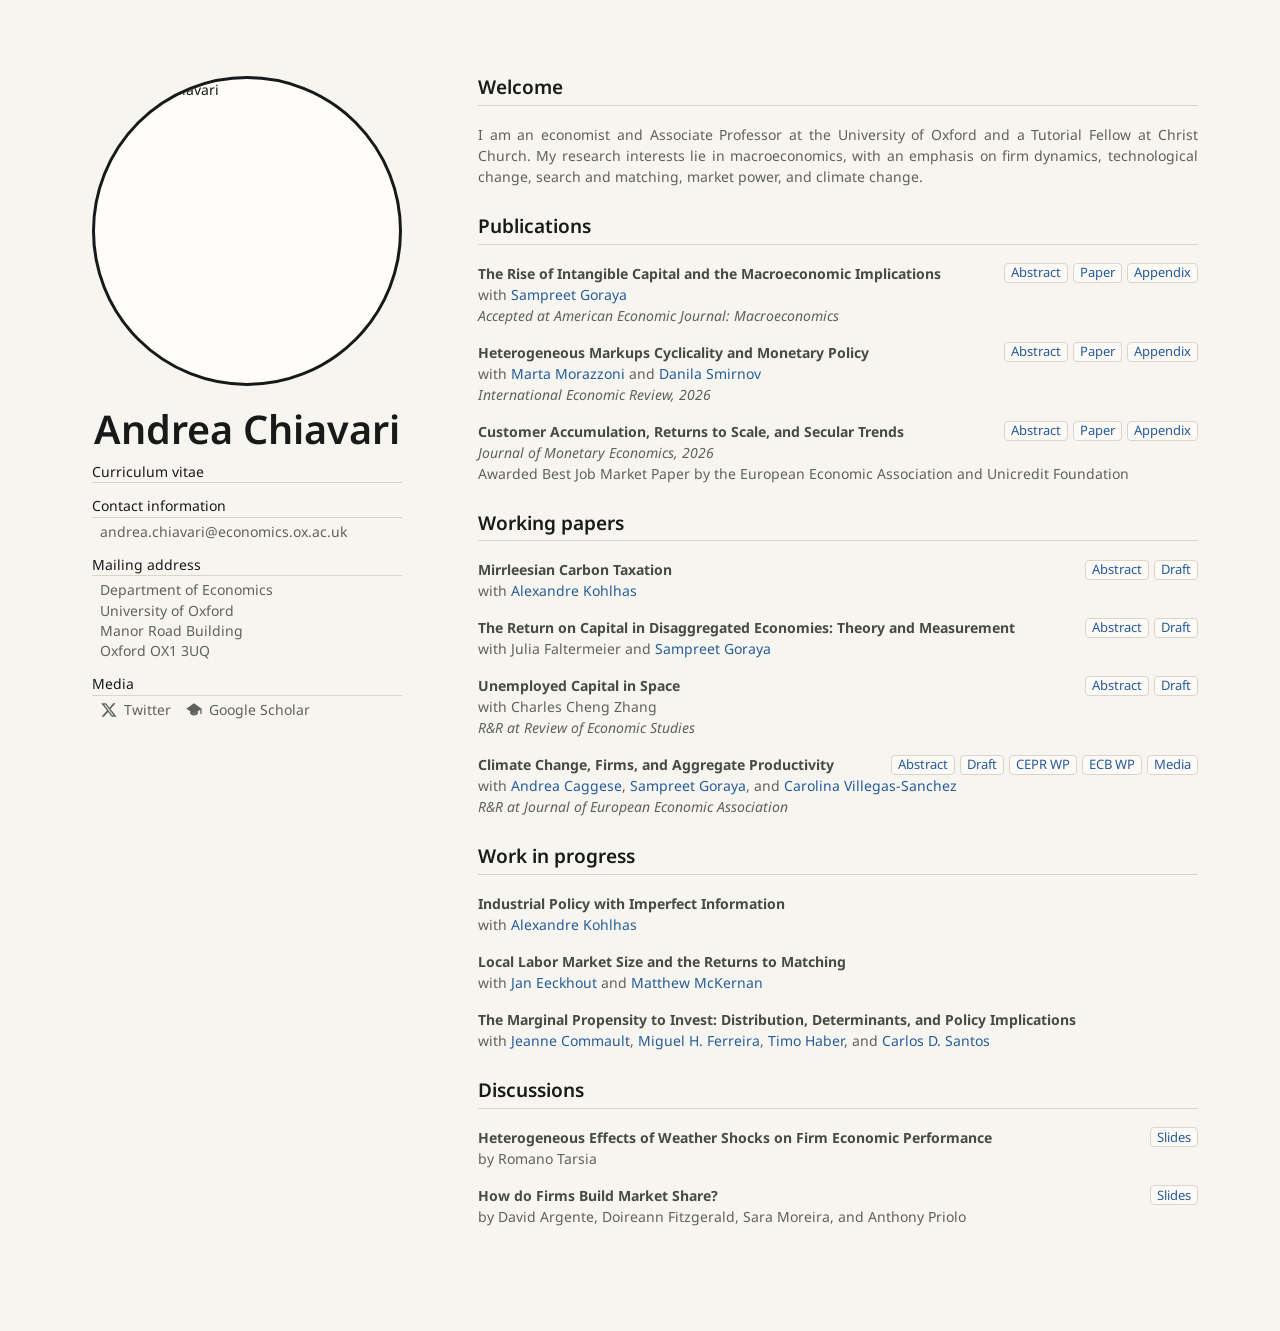
==== commit f54771f5: "Label intangible capital paper link as Paper Co-Authored-By: Claude Opus 5.5 <noreply@anthropic.com>" ====
--- a/index.html
+++ b/index.html
@@ -203,7 +203,7 @@
               </h3>
               <div class="paper-actions">
                 <button class="toggle" type="button" aria-expanded="false">Abstract</button>
-                <a href="pdfs/intangible-capital-macroeconomic-implications.pdf" target="_blank" rel="noreferrer">Draft</a>
+                <a href="pdfs/intangible-capital-macroeconomic-implications.pdf" target="_blank" rel="noreferrer">Paper</a>
                 <a href="pdfs/intangible-capital-macroeconomic-implications-appendix.pdf" target="_blank" rel="noreferrer">Appendix</a>
               </div>
             </div>
